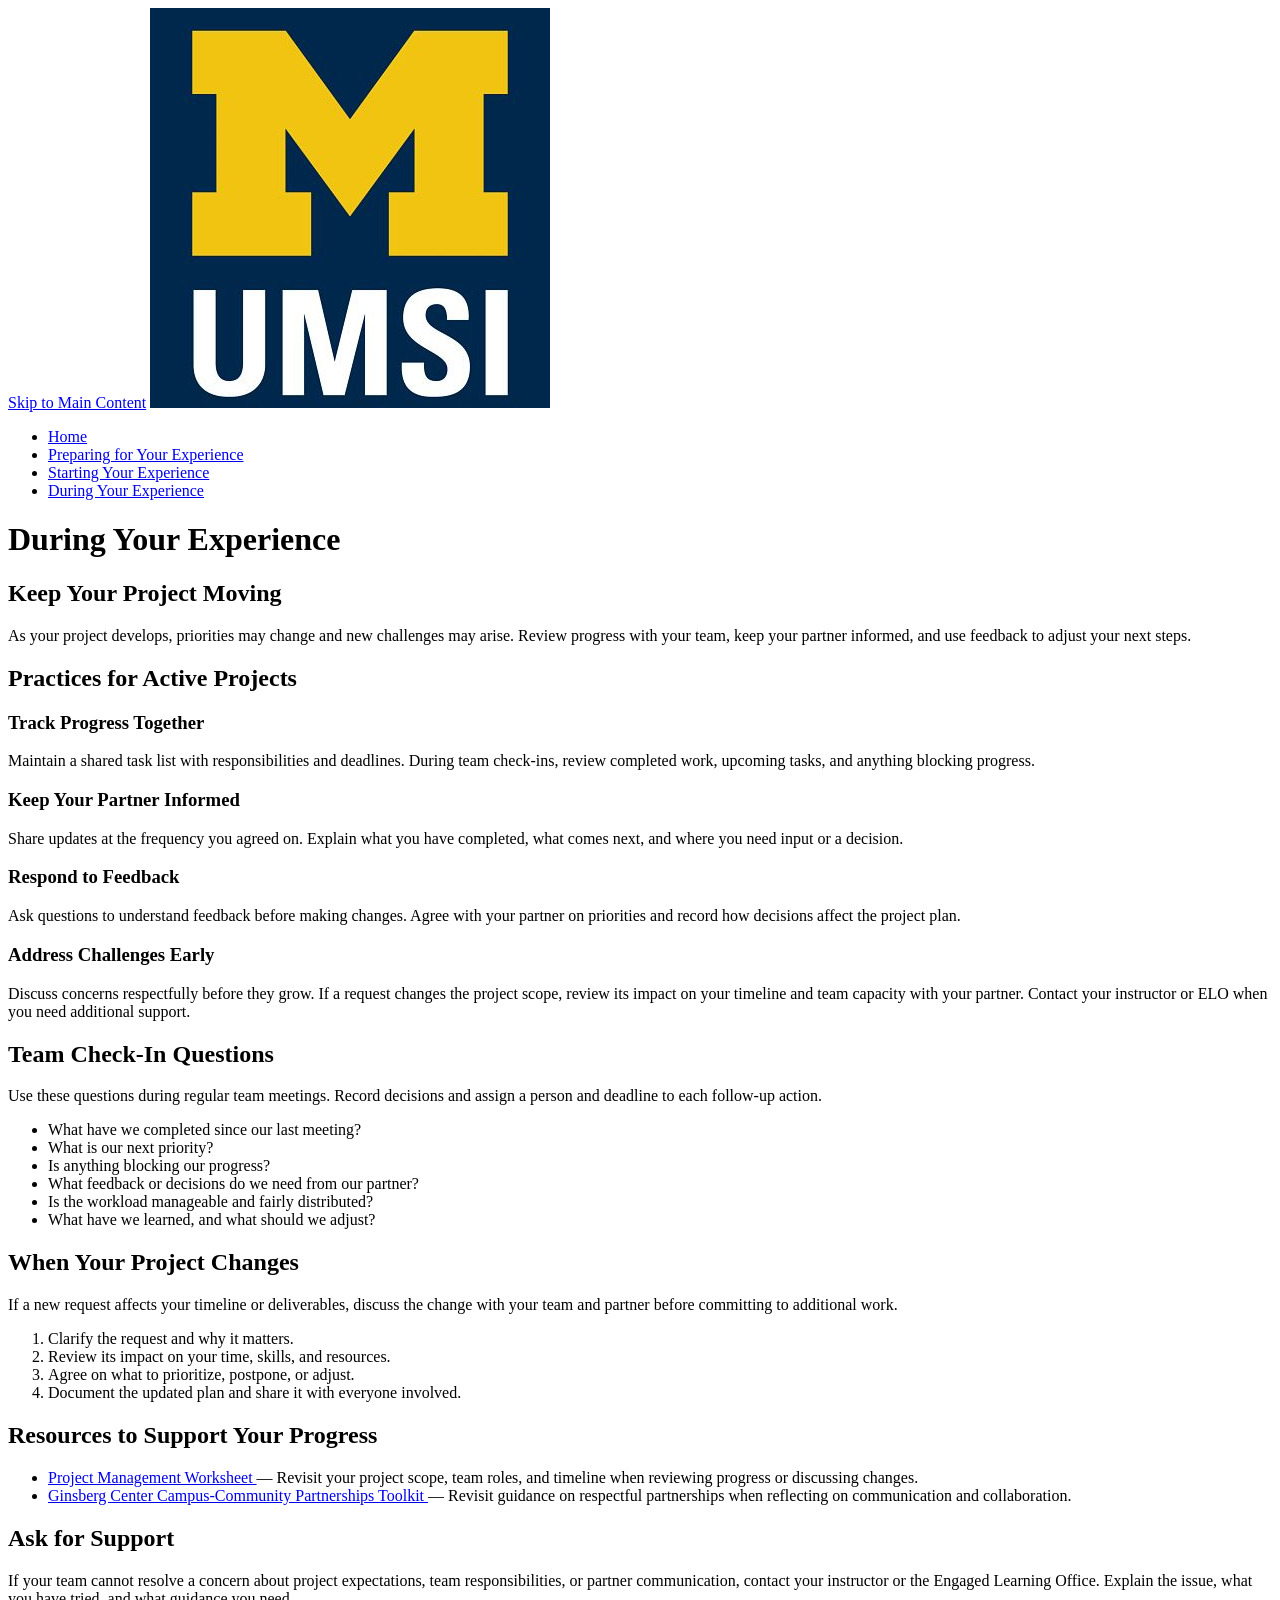
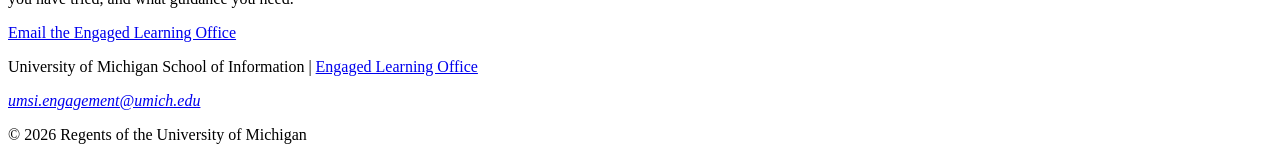
==== during.html @ 6549f418 "Add files via upload 1st uploaded" ====
<!DOCTYPE html>
<html lang="en">
<head>
    <meta charset="UTF-8">
    <meta name="viewport" content="width=device-width, initial-scale=1.0">
    <title>During Your Experience | UMSI</title>
</head>
<body>
    <header>
        <a href="#main">Skip to Main Content</a>

        <img
            src="images/UMSI_signature_vertical_informal_solidblue.jpg"
            alt="University of Michigan School of Information"
        >

        <nav aria-label="Main navigation">
            <ul>
                <li><a href="index.html">Home</a></li>
                <li><a href="prep.html">Preparing for Your Experience</a></li>
                <li><a href="starting.html">Starting Your Experience</a></li>
                <li>
                    <a href="during.html" aria-current="page">
                        During Your Experience
                    </a>
                </li>
            </ul>
        </nav>
    </header>

    <main id="main">
    <h1>During Your Experience</h1>

    <section>
        <h2>Keep Your Project Moving</h2>
        <p>
            As your project develops, priorities may change and new
            challenges may arise. Review progress with your team,
            keep your partner informed, and use feedback to adjust
            your next steps.
        </p>
    </section>

    <section>
        <h2>Practices for Active Projects</h2>

        <h3>Track Progress Together</h3>
        <p>
            Maintain a shared task list with responsibilities and
            deadlines. During team check-ins, review completed work,
            upcoming tasks, and anything blocking progress.
        </p>

        <h3>Keep Your Partner Informed</h3>
        <p>
            Share updates at the frequency you agreed on. Explain
            what you have completed, what comes next, and where
            you need input or a decision.
        </p>

        <h3>Respond to Feedback</h3>
        <p>
            Ask questions to understand feedback before making
            changes. Agree with your partner on priorities and
            record how decisions affect the project plan.
        </p>

        <h3>Address Challenges Early</h3>
        <p>
            Discuss concerns respectfully before they grow.
            If a request changes the project scope, review its
            impact on your timeline and team capacity with your
            partner. Contact your instructor or ELO when you
            need additional support.
        </p>
    </section>

    <!--
    Content drafted with OpenAI Codex on September 19, 2026.
    Task: Create introductory content and practical guidance for
    the During Your Experience page based on the course-provided
    ELO content and client objectives.
    -->
<section>
    <h2>Team Check-In Questions</h2>
    <p>
        Use these questions during regular team meetings.
        Record decisions and assign a person and deadline
        to each follow-up action.
    </p>
    <ul>
        <li>What have we completed since our last meeting?</li>
        <li>What is our next priority?</li>
        <li>Is anything blocking our progress?</li>
        <li>What feedback or decisions do we need from our partner?</li>
        <li>Is the workload manageable and fairly distributed?</li>
        <li>What have we learned, and what should we adjust?</li>
    </ul>
</section>

<section>
    <h2>When Your Project Changes</h2>
    <p>
        If a new request affects your timeline or deliverables,
        discuss the change with your team and partner before
        committing to additional work.
    </p>
    <ol>
        <li>Clarify the request and why it matters.</li>
        <li>Review its impact on your time, skills, and resources.</li>
        <li>Agree on what to prioritize, postpone, or adjust.</li>
        <li>Document the updated plan and share it with everyone involved.</li>
    </ol>
</section>

<!--
Team check-in questions and project change guidance drafted with
OpenAI Codex on September 19, 2026, based on the course-provided
ELO objectives for managing projects, communication, and reflection.
-->
<section>
    <h2>Resources to Support Your Progress</h2>
    <ul>
        <li>
            <a href="https://docs.google.com/document/d/1twc-7TYWmb_PNrOBiDI1NuJqJAuhluTICr22GRd_NLc/edit">
                Project Management Worksheet
            </a>
            — Revisit your project scope, team roles, and timeline
            when reviewing progress or discussing changes.
        </li>
        <li>
            <a href="https://ginsberg.umich.edu/article/campus-community-partnerships-toolkit">
                Ginsberg Center Campus-Community Partnerships Toolkit
            </a>
            — Revisit guidance on respectful partnerships when
            reflecting on communication and collaboration.
        </li>
    </ul>
</section>

<section>
    <h2>Ask for Support</h2>
    <p>
        If your team cannot resolve a concern about project
        expectations, team responsibilities, or partner communication,
        contact your instructor or the Engaged Learning Office.
        Explain the issue, what you have tried, and what guidance
        you need.
    </p>
    <p>
        <a href="mailto:umsi.engagement@umich.edu">
            Email the Engaged Learning Office
        </a>
    </p>
</section>

<!--
Resource URLs are from the course-provided ELO Content document.
Descriptions and support guidance drafted with OpenAI Codex
on September 19, 2026, based on the ELO content and objectives.
-->
</main>

    <footer>
        <p>
            University of Michigan School of Information |
            <a href="https://www.si.umich.edu/programs/engaged-learning/about-engaged-learning-office">
                Engaged Learning Office
            </a>
        </p>
        <address>
            <a href="mailto:umsi.engagement@umich.edu">
                umsi.engagement@umich.edu
            </a>
        </address>
        <p>&copy; 2026 Regents of the University of Michigan</p>
    </footer>
</body>
</html>
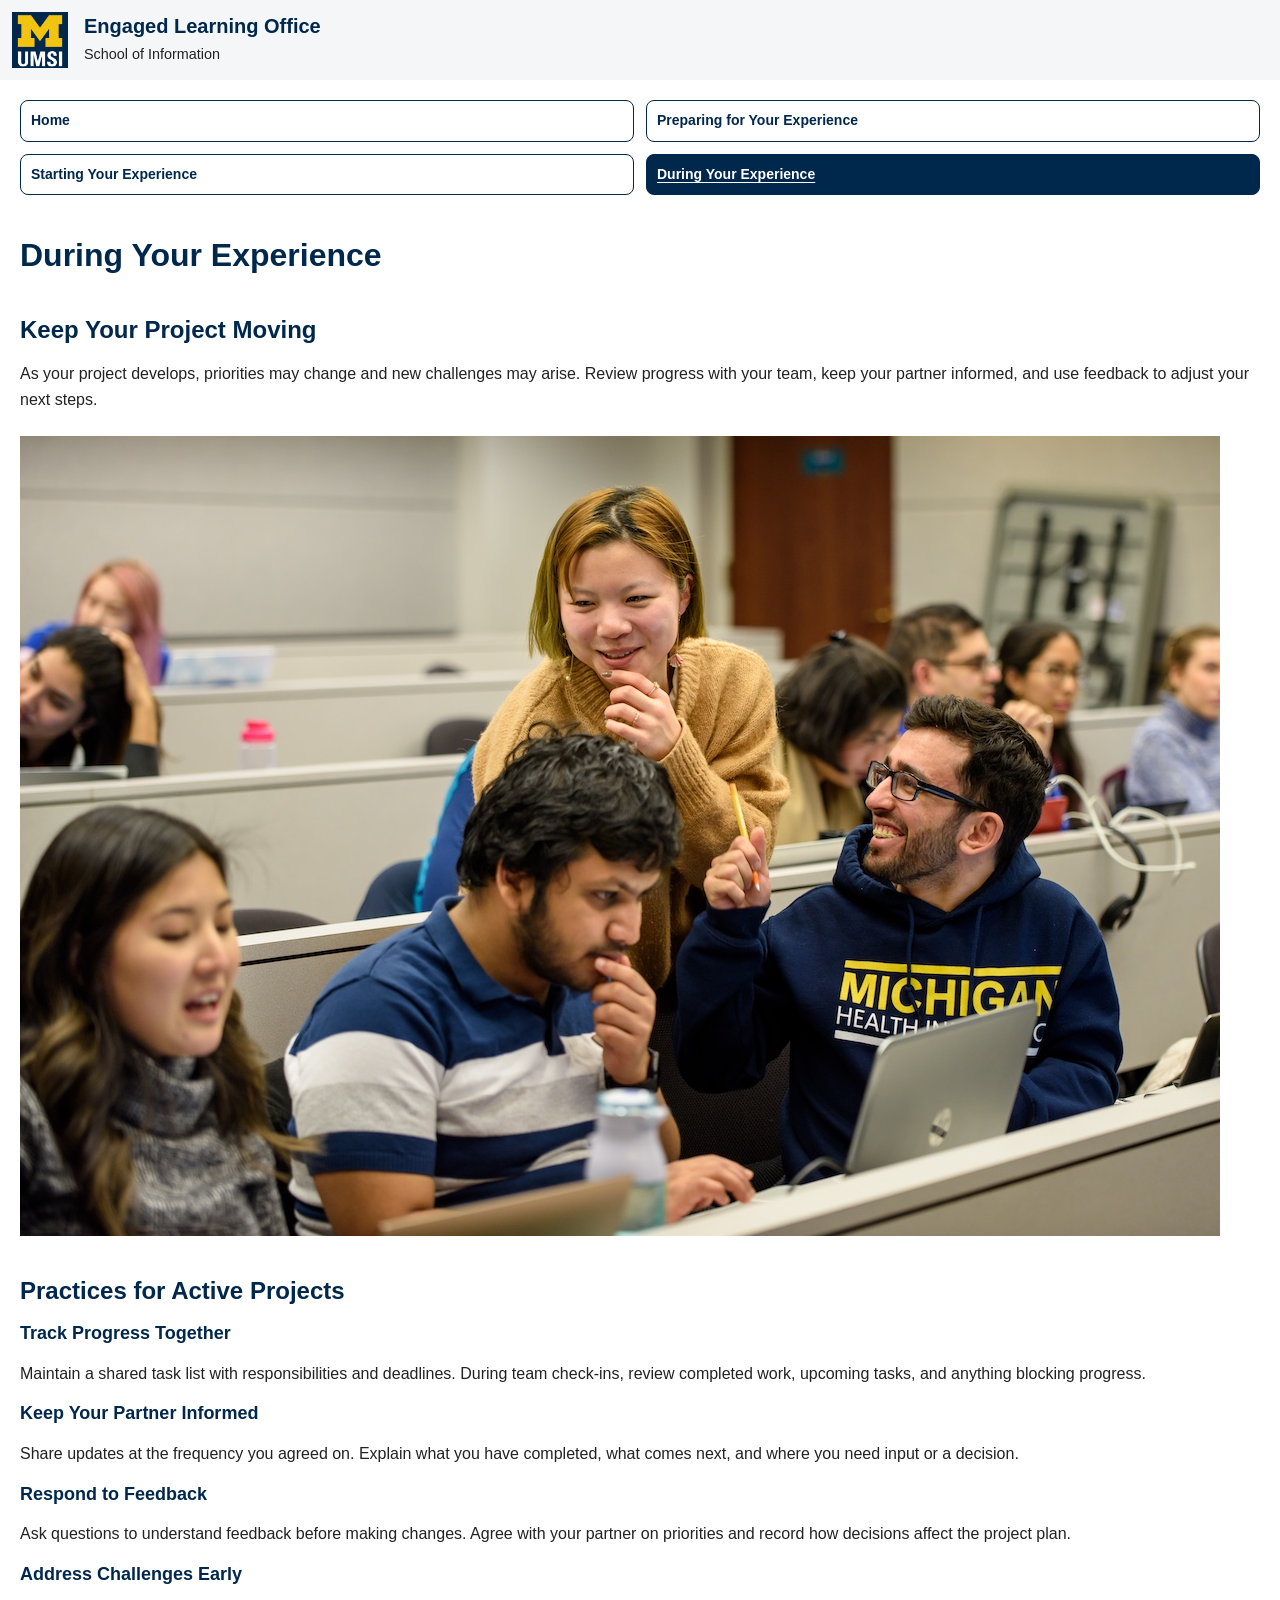
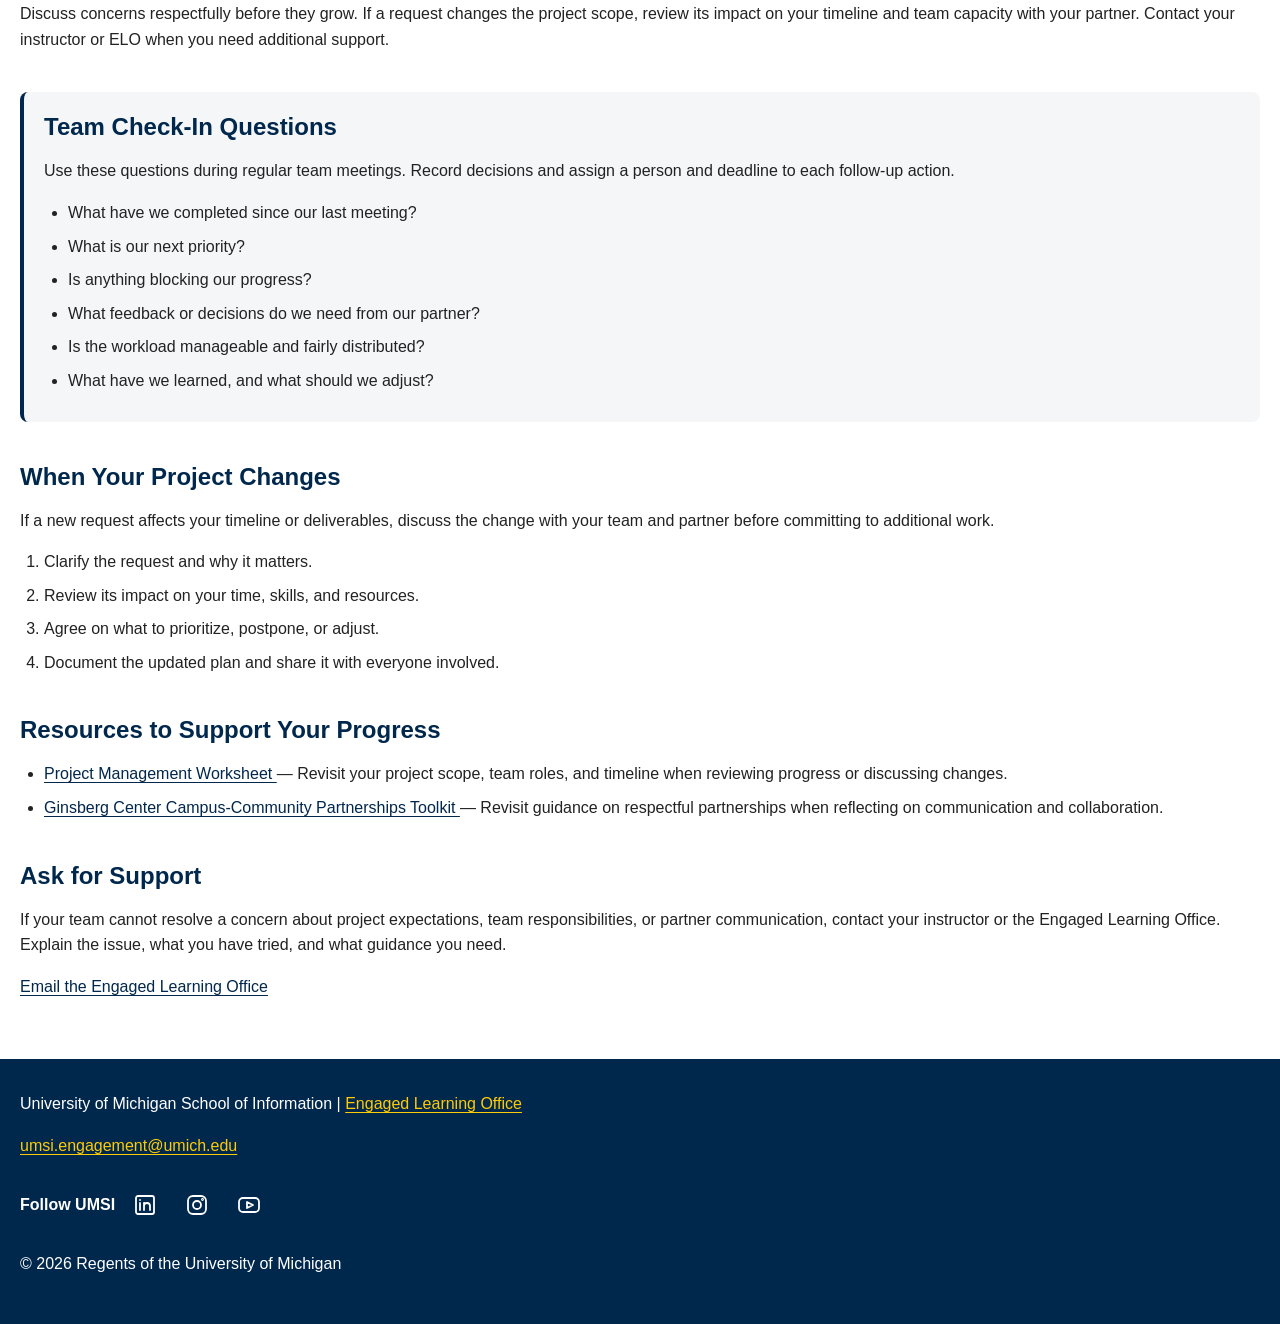
==== commit 78d346c7: "Add files via upload W7 Project CSS Upload" ====
--- a/during.html
+++ b/during.html
@@ -4,15 +4,24 @@
     <meta charset="UTF-8">
     <meta name="viewport" content="width=device-width, initial-scale=1.0">
     <title>During Your Experience | UMSI</title>
+    <link rel="stylesheet" href="css/html5reset.css">
+    <link rel="stylesheet" href="css/style.css">
 </head>
 <body>
-    <header>
-        <a href="#main">Skip to Main Content</a>
-
-        <img
-            src="images/UMSI_signature_vertical_informal_solidblue.jpg"
+    <header class="site-header">
+        <a class="skip-link" href="#main">Skip to Main Content</a>
+
+        <div class="site-brand">
+            <img
+            src="images/umsi-logo.jpg"
             alt="University of Michigan School of Information"
-        >
+            >
+
+            <div class="site-brand-text">
+                <p class="site-name">Engaged Learning Office</p>
+                <p class="site-description">School of Information</p>
+            </div>
+        </div>
 
         <nav aria-label="Main navigation">
             <ul>
@@ -28,7 +37,7 @@
         </nav>
     </header>
 
-    <main id="main">
+    <main id="main" tabindex="-1">
     <h1>During Your Experience</h1>
 
     <section>
@@ -39,6 +48,10 @@
             keep your partner informed, and use feedback to adjust
             your next steps.
         </p>
+        <img
+            src="images/project-progress.jpg"
+            alt="Students exchanging ideas beside open laptops in a classroom."
+        >
     </section>
 
     <section>
@@ -81,7 +94,7 @@
     the During Your Experience page based on the course-provided
     ELO content and client objectives.
     -->
-<section>
+<section class="reflection-panel">
     <h2>Team Check-In Questions</h2>
     <p>
         Use these questions during regular team meetings.
@@ -162,18 +175,46 @@
 </main>
 
     <footer>
-        <p>
-            University of Michigan School of Information |
-            <a href="https://www.si.umich.edu/programs/engaged-learning/about-engaged-learning-office">
-                Engaged Learning Office
-            </a>
-        </p>
-        <address>
-            <a href="mailto:umsi.engagement@umich.edu">
-                umsi.engagement@umich.edu
-            </a>
-        </address>
-        <p>&copy; 2026 Regents of the University of Michigan</p>
+        <p>University of Michigan School of Information | <a href="https://www.si.umich.edu/programs/engaged-learning/about-engaged-learning-office">Engaged Learning Office </a></p>
+      <address>
+        <a href="mailto:umsi.engagement@umich.edu">umsi.engagement@umich.edu</a>
+      </address>
+        <!-- Social links for the School of Information. -->
+        <div class="footer-social">
+            <p>Follow UMSI</p>
+
+            <a
+                href="https://www.linkedin.com/school/university-of-michigan---school-of-information/"
+                aria-label="UMSI on LinkedIn"
+                >
+            <svg viewBox="0 0 24 24" aria-hidden="true" focusable="false">
+                <rect x="3" y="3" width="18" height="18" rx="2"></rect>
+                <path d="M7 10v7 M7 7v.1 M11 17v-7 M11 13a3 3 0 0 1 6 0v4"></path>
+            </svg>
+            </a>
+        <!-- Instagram -->
+            <a
+                href="https://www.instagram.com/umschoolofinformation/"
+                aria-label="UMSI on Instagram"
+                >
+            <svg viewBox="0 0 24 24" aria-hidden="true" focusable="false">
+                <rect x="3" y="3" width="18" height="18" rx="5"></rect>
+                <circle cx="12" cy="12" r="4"></circle>
+                <circle cx="17.5" cy="6.5" r="0.5"></circle>
+            </svg>
+            </a>
+        <!-- YouTube -->
+            <a
+                href="https://www.youtube.com/user/schoolofinformation"
+                aria-label="UMSI on YouTube"
+            >
+            <svg viewBox="0 0 24 24" aria-hidden="true" focusable="false">
+                <rect x="2" y="5" width="20" height="14" rx="4"></rect>
+                <path d="M10 9l6 3-6 3z"></path>
+            </svg>
+            </a>
+        </div>
+      <p>&copy; 2026 Regents of the University of Michigan</p>
     </footer>
 </body>
 </html>
--- a/css/style.css
+++ b/css/style.css
@@ -0,0 +1,485 @@
+/*
+ * Local fonts downloaded from Google Fonts.
+ * License files are retained in the fonts folders.
+ */
+
+/* Nunito Sans */
+@font-face {
+    font-family: "Nunito Sans";
+    src: url("../fonts/Nunito_Sans/NunitoSans-VariableFont_YTLC,opsz,wdth,wght.ttf")
+        format("truetype");
+    font-weight: 400 700;
+    font-style: normal;
+    font-display: swap;
+}
+
+/* Montserrat */
+@font-face {
+    font-family: "Montserrat";
+    src: url("../fonts/Montserrat/Montserrat-VariableFont_wght.ttf")
+        format("truetype");
+    font-weight: 400 700;
+    font-style: normal;
+    font-display: swap;
+}
+
+/* Merriweather */
+@font-face {
+    font-family: "Merriweather";
+    src: url("../fonts/Merriweather/Merriweather-VariableFont_opsz,wdth,wght.ttf")
+        format("truetype");
+    font-weight: 400 700;
+    font-style: normal;
+    font-display: swap;
+}
+
+/*
+ * Base styles developed with assistance from OpenAI Codex.
+ * Establish readable text and flexible images for mobile screens.
+ */
+
+/* Include padding and borders in an element's declared width. */
+*,
+*::before,
+*::after {
+    box-sizing: border-box;
+}
+
+
+/* Set the default reading style for the website. */
+body {
+    font-family: "Nunito Sans", Arial, sans-serif;
+    font-size: 1rem;
+    line-height: 1.6;
+    color: #222222;
+    background-color: #ffffff;
+}
+
+
+/* Let images shrink to fit their containers without distortion. */
+img {
+    display: block;
+    max-width: 100%;
+    height: auto;    
+}
+
+
+/* Keep the main content away from the edges of the screen. */
+main{
+    padding: 1.25rem;
+}
+
+/* Create space between paragraphs. */
+p {
+    margin-block: 0 1rem;
+}
+
+/* Keep embedded videos within the content width. */
+iframe {
+    display: block;
+    width: 100%;
+    height: auto;
+    aspect-ratio: 16/9;
+    border: 0;
+}
+/*
+ * Brand color reference:
+ * https://brand.umich.edu/design-resources/colors/
+ */
+
+/* Shared heading styles */
+h1,
+h2,
+h3 {
+    color: #00274c;
+    line-height: 1.25;
+    font-weight: 700;
+    margin-block: 0 1rem;
+}
+
+/* Page title */
+h1{
+    font-size: 2rem;
+    margin-bottom: 1.5rem;
+}
+
+/* Section titles */
+h2{
+    font-size: 1.5rem;
+}
+
+/* Titles within a section */
+h3{
+    font-size: 1.125rem;
+}
+
+/* Space between the main content sections */
+main > section,
+main > aside {
+    margin-block: 2.5rem;
+}
+
+/* Keep the skip link off-screen until it receives focus. */
+.skip-link {
+    position: absolute;
+    left: -10000px;
+    top: auto;
+}
+
+/* Show the skip link when reached with the keyboard. */
+.skip-link:focus {
+    position: fixed;
+    left: 1rem;
+    top: 1rem;
+    z-index: 1000;
+    padding: 0.75rem 1rem;
+    background-color: #00274c;
+    color: #ffffff;
+    font-weight: 700;
+}
+
+/* Give links and buttons gently rounded corners across all pages. */
+a,
+button {
+    border-radius: 0.375rem;
+}
+
+/* Make keyboard focus visible on links and buttons. */
+a:focus-visible,
+button:focus-visible {
+    outline: 3px solid #00274c;
+    outline-offset: 3px;
+}
+
+/* Shared site header */
+.site-header {
+    padding: 0rem;
+    background-color: #ffffff;
+}
+
+/* Resize the header logo while preserving its proportions. */
+.site-header > img {
+    width: 5rem;
+    height: auto;
+    margin-bottom: 1.25rem;
+}
+
+/* Keep navigation links away from the page edges while allowing 
+the brand background to span the full width. */
+.site-header nav {
+    padding: 1.25rem;
+}
+
+/* Arrange navigation links in two equal columns. */
+.site-header nav ul {
+    display: grid;
+    grid-template-columns: repeat(2, minmax(0, 1fr));
+    gap: 0.75rem;
+    list-style: none;
+}
+
+/* Give each link a generous clickable area. */
+.site-header nav a {
+    display: block;
+    height: 100%;
+    padding: 0.625rem;
+    border: 1px solid #00274c;
+    border-radius: 0.5rem;
+    color: #00274c;
+    background-color: #ffffff;
+    font-weight: 600;
+    font-size: 0.875rem;
+    line-height: 1.4;
+    text-decoration: none;
+}
+
+/* Identify the current page with more than color alone. */
+.site-header nav a[aria-current="page"] {
+    background-color: #00274c;
+    color: #ffffff;
+    font-weight: 700;
+    text-decoration: underline;
+    text-underline-offset: 0.2em;
+}
+
+/* Project stage cards: number column + content column */
+.stage-card {
+    display: grid;
+    grid-template-columns: 2rem minmax(0, 1fr);
+    gap: 1rem;
+    padding: 1rem;
+    margin-bottom: 1rem;
+    border: 1px solid #d8dee5;
+    border-radius: 0.75rem;
+    background-color: #ffffff;
+}
+
+.stage-number {
+    color: #00274c;
+    font-size: 1.5rem;
+    font-weight: 700;
+    line-height: 1.25;
+}
+
+.stage-content > h3 {
+    margin-bottom: 0.75rem;
+}
+
+.stage-content > a {
+    display: inline-block;
+    padding-block: 0.5rem;
+    color: #00274c;
+    font-weight: 700;
+    text-decoration: underline;
+    text-underline-offset: 0.2em;
+}
+
+/* Keep lists in the main content readable. */
+main ul,
+main ol {
+    padding-left: 1.5rem;
+    margin-bottom: 1rem;
+}
+
+main li {
+    margin-bottom: 0.5rem;
+}
+
+/* Add breathing room around photos in the main content. */
+main img {
+    margin-block: 1.5rem;
+}
+
+/* Shared footer */
+footer {
+    padding: 2rem 1.25rem;
+    background-color: #00274c;
+    color: #ffffff;
+}
+
+footer a {
+    color: #ffcb05;
+    text-decoration: underline;
+    text-underline-offset: 0.2em;
+    overflow-wrap: anywhere;
+}
+
+footer address {
+    font-style: normal;
+    margin-bottom: 1rem;
+}
+
+/* Keep keyboard focus visible against the dark background. */
+footer a:focus-visible {
+    outline-color: #ffcb05;
+}
+
+/* Use custom step numbers instead of default list markers. */
+main .project-steps {
+    list-style: none;
+    padding-left: 0;
+}
+
+/* Give content links a consistent, recognizable appearance. */
+main a {
+    color: #00274c;
+    text-decoration: underline;
+    text-underline-offset: 0.2em;
+    overflow-wrap: anywhere;
+}
+
+/* Emphasize links when the pointer is over them. */
+main a:hover {
+    color: #005a9c;
+}
+
+/* Featured programs section */
+.featured-programs {
+    padding: 1rem;
+    background-color: #f4f6f8;
+    border-radius: 0.75rem;
+}
+
+/* Responsive program grid */
+.program-grid {
+    display: grid;
+    grid-template-columns: repeat(auto-fit, minmax(min(100%, 16rem), 1fr));
+    gap: 1rem;
+}
+
+/* Program cards */
+.program-grid > article {
+    padding: 1.25rem;
+    background-color: #ffffff;
+    border: 1px solid #d8dee5;
+    border-radius: 0.5rem;
+}
+
+.program-grid > article > h3 {
+    margin-bottom: 0.75rem;
+}
+
+.program-grid > article > p {
+    margin-bottom: 0;
+}
+
+/* Give each program title a rectangular clickable area. */
+.program-grid > article > h3 > a {
+    display: block;
+}
+
+/* Highlight questions that invite reflection. */
+.reflection-panel {
+    margin-block: 2rem;
+    padding: 1.25rem;
+    background-color: #f4f6f8;
+    border-left: 4px solid #00274c;
+    border-radius: 0.5rem;
+}
+
+.reflection-panel > ul {
+    margin-bottom: 0;
+}
+
+/* Place the logo beside the site name. */
+.site-brand {
+    display: grid;
+    grid-template-columns: 3.5rem minmax(0, 1fr);
+    gap: 1rem;
+    align-items: center;
+    margin-bottom: 0;
+    background-color: #f4f6f8;
+    padding: 0.75rem;
+    border-radius: 0rem;
+}
+
+.site-brand > img {
+    width: 3.5rem;
+    height: auto;
+}
+
+.site-name {
+    margin: 0;
+    color: #00274c;
+    font-size: clamp(1rem, 5.85vw, 1.25rem);
+    font-weight: 700;
+    line-height: 1.25;
+}
+
+.site-description {
+    margin: 0.25rem 0 0;
+    color: #222222;
+    font-size: 0.9rem;
+}
+
+/* Refine homepage introduction spacing and heading hierarchy. */
+main > .home-intro {
+    margin-top: 1.5rem;
+}
+
+.home-intro > h2 {
+    font-size: 1.25rem;
+    line-height: 1.4;
+}
+
+/* Extend each program link across its card. */
+.program-grid > article {
+    position: relative;
+}
+
+.program-grid > article > h3 > a::after {
+    content: "";
+    position: absolute;
+    inset: 0;
+}
+
+/* Highlight the whole card when its link receives keyboard focus. */
+.program-grid > article:focus-within {
+    outline: 3px solid #00274c;
+    outline-offset: 3px;
+}
+
+.program-grid > article > h3 > a:focus-visible {
+    outline: none;
+}
+
+/* Remove the browser's tap tint and change only the title color. */
+.program-grid > article > h3 > a {
+    -webkit-tap-highlight-color: transparent;
+}
+
+.program-grid > article:hover > h3 > a,
+.program-grid > article > h3 > a:active {
+    color: #005a9c;
+}
+
+/* Give social icons a generous clickable area in the footer. */
+/* Align the social label and icons, allowing wrapping when needed. */
+.footer-social {
+    display: flex;
+    align-items: center;
+    flex-wrap: wrap;
+    gap: 0.5rem;
+    margin-block: 1.5rem;
+}
+
+.footer-social > p {
+    margin: 0;
+    font-weight: 700;
+}
+
+.footer-social > a {
+    display: inline-flex;
+    align-items: center;
+    justify-content: center;
+    border-radius: 0.375rem;
+    width: 2.75rem;
+    height: 2.75rem;
+    color: #ffffff;
+}
+
+.footer-social svg {
+    width: 1.5rem;
+    height: 1.5rem;
+    fill: none;
+    stroke: currentColor;
+    stroke-width: 1.8;
+    stroke-linecap: round;
+    stroke-linejoin: round;
+}
+
+.footer-social > a:hover {
+    color: #ffcb05;
+}
+
+/* Use a subtle, rounded focus outline for social links. */
+.footer-social > a:focus-visible {
+    outline: 2px solid #ffffff;
+    outline-offset: 2px;
+}
+
+/*
+ * Give wrapped text links a separate rounded focus ring on each line.
+ * Reference: https://developer.mozilla.org/en-US/docs/Web/CSS/box-decoration-break
+ */
+main p a,
+main li a,
+footer p a {
+    -webkit-box-decoration-break: clone;
+    box-decoration-break: clone;
+}
+
+main p a:focus-visible,
+main li a:focus-visible,
+footer p a:focus-visible {
+    outline: 2px solid transparent;
+    outline-offset: 3px;
+    box-shadow: 0 0 0 2px currentColor;
+}
+
+/* Keep standalone newsletter and footer email links in one rounded box. */
+main aside > div > a,
+footer address > a {
+    display: inline-block;
+    max-width: 100%;
+}
